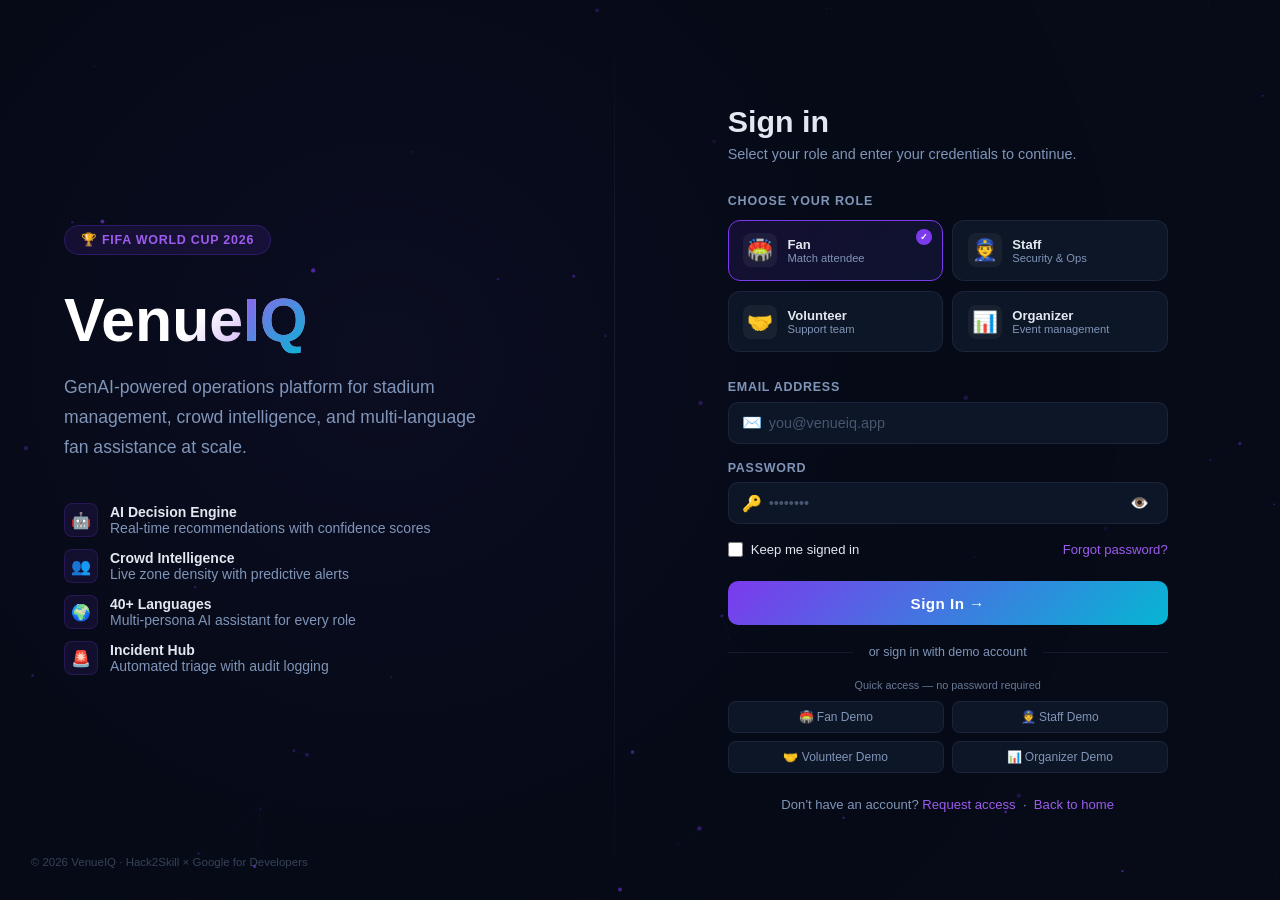
==== login.html @ 1ec49153 "feat: login page integration, auth checks, and test runner bug fixes - Add login.html containing a s" ====
<!DOCTYPE html>
<html lang="en">
<head>
  <meta charset="UTF-8" />
  <meta name="viewport" content="width=device-width, initial-scale=1.0" />
  <meta http-equiv="Content-Security-Policy"
    content="default-src 'self'; style-src 'self' 'unsafe-inline' https://fonts.googleapis.com; font-src https://fonts.gstatic.com; script-src 'self' 'unsafe-inline'; img-src 'self' data:;" />
  <meta name="description" content="Sign in to VenueIQ — GenAI Tournament Operations Platform" />
  <title>VenueIQ — Sign In</title>
  <link rel="preconnect" href="https://fonts.googleapis.com" />
  <link rel="preconnect" href="https://fonts.gstatic.com" crossorigin />
  <link href="https://fonts.googleapis.com/css2?family=Inter:wght@300;400;500;600;700;800;900&family=Outfit:wght@400;600;700;800;900&display=swap" rel="stylesheet" />
  <style>
    /* ═══════════════════ Design Tokens ═══════════════════ */
    :root {
      --c-bg:      #060b17;
      --c-card:    #0d1626;
      --c-card2:   #111c30;
      --c-border:  rgba(99,120,180,.15);
      --c-purple:  #7c3aed;
      --c-purple2: #9d5ced;
      --c-cyan:    #06b6d4;
      --c-green:   #10b981;
      --c-red:     #ef4444;
      --c-text:    #e2e8f0;
      --c-muted:   #8095b8;
      --font-main: 'Inter', sans-serif;
      --font-display: 'Outfit', sans-serif;
      --transition: all .22s ease;
      --radius: 16px;
    }

    *, *::before, *::after { box-sizing: border-box; margin: 0; padding: 0; }
    html { scroll-behavior: smooth; }
    body {
      font-family: var(--font-main);
      background: var(--c-bg);
      color: var(--c-text);
      min-height: 100vh;
      display: flex;
      overflow: hidden;
    }
    a { text-decoration: none; color: inherit; }
    button { cursor: pointer; border: none; background: none; font-family: inherit; }
    input  { font-family: inherit; }

    /* ═══════════════════ Skip Link ═══════════════════ */
    .skip-link {
      position: absolute; top: -100%; left: 1rem; z-index: 9999;
      background: var(--c-purple); color: #fff;
      padding: .5rem 1rem; border-radius: 0 0 8px 8px;
      transition: top .2s;
    }
    .skip-link:focus { top: 0; }
    *:focus-visible { outline: 2px solid var(--c-cyan); outline-offset: 2px; border-radius: 4px; }

    /* ═══════════════════ Canvas BG ═══════════════════ */
    #bgCanvas {
      position: fixed; inset: 0; z-index: 0;
      pointer-events: none;
    }

    /* ═══════════════════ Layout ═══════════════════ */
    .login-split {
      position: relative; z-index: 1;
      display: flex; width: 100%; min-height: 100vh;
    }

    /* Left panel — branding */
    .login-brand {
      flex: 0 0 48%;
      display: flex; flex-direction: column; justify-content: center;
      padding: 4rem 5%;
      position: relative;
    }
    .brand-badge {
      display: inline-flex; align-items: center; gap: .6rem;
      background: rgba(124,58,237,.12); border: 1px solid rgba(124,58,237,.25);
      padding: .4rem 1rem; border-radius: 999px;
      font-size: .78rem; font-weight: 600; color: var(--c-purple2);
      letter-spacing: .06em; text-transform: uppercase; margin-bottom: 2rem;
      width: fit-content;
    }
    .brand-logo {
      font-family: var(--font-display);
      font-size: clamp(2.4rem, 5vw, 3.8rem);
      font-weight: 900; line-height: 1.1;
      margin-bottom: 1.25rem;
      background: linear-gradient(135deg, #fff 30%, var(--c-purple2) 60%, var(--c-cyan));
      -webkit-background-clip: text; -webkit-text-fill-color: transparent;
    }
    .brand-tagline {
      font-size: clamp(.95rem, 1.5vw, 1.1rem);
      color: var(--c-muted); line-height: 1.7; max-width: 420px; margin-bottom: 2.5rem;
    }
    .brand-features {
      display: flex; flex-direction: column; gap: .75rem;
    }
    .brand-feature {
      display: flex; align-items: center; gap: .75rem;
      font-size: .875rem; color: var(--c-muted);
    }
    .brand-feature .icon {
      width: 34px; height: 34px; flex-shrink: 0;
      background: rgba(124,58,237,.1); border: 1px solid rgba(124,58,237,.2);
      border-radius: 8px; display: grid; place-items: center;
      font-size: 1rem;
    }
    .brand-feature strong { color: var(--c-text); }

    /* Divider */
    .login-divider {
      width: 1px; background: linear-gradient(to bottom,
        transparent, var(--c-border) 30%, var(--c-border) 70%, transparent);
      flex-shrink: 0;
    }

    /* Right panel — form */
    .login-form-wrap {
      flex: 1;
      display: flex; flex-direction: column; align-items: center; justify-content: center;
      padding: 3rem 5% 2rem;
      overflow-y: auto;
    }
    .login-box {
      width: 100%; max-width: 440px;
    }

    /* ═══════════════════ Form Header ═══════════════════ */
    .form-header { margin-bottom: 2rem; }
    .form-title {
      font-family: var(--font-display);
      font-size: 1.9rem; font-weight: 800; margin-bottom: .4rem;
    }
    .form-subtitle { color: var(--c-muted); font-size: .9rem; }

    /* ═══════════════════ Persona Selector ═══════════════════ */
    .persona-label {
      font-size: .78rem; font-weight: 600; text-transform: uppercase;
      letter-spacing: .07em; color: var(--c-muted); margin-bottom: .75rem;
    }
    .persona-grid {
      display: grid; grid-template-columns: repeat(2, 1fr); gap: .6rem;
      margin-bottom: 1.75rem;
    }
    .persona-card {
      background: var(--c-card); border: 1px solid var(--c-border);
      border-radius: 12px; padding: .8rem .9rem;
      cursor: pointer; transition: var(--transition);
      display: flex; align-items: center; gap: .65rem;
      position: relative; overflow: hidden;
    }
    .persona-card::before {
      content: ''; position: absolute; inset: 0;
      background: linear-gradient(135deg,var(--c-purple),var(--c-cyan));
      opacity: 0; transition: opacity .2s;
    }
    .persona-card:hover { border-color: rgba(124,58,237,.4); transform: translateY(-2px); }
    .persona-card.selected {
      border-color: var(--c-purple);
      background: rgba(124,58,237,.08);
    }
    .persona-card.selected::before { opacity: .04; }
    .persona-icon {
      font-size: 1.3rem; position: relative; z-index: 1;
      width: 34px; height: 34px; display: grid; place-items: center;
      background: rgba(255,255,255,.05); border-radius: 8px; flex-shrink: 0;
    }
    .persona-info { position: relative; z-index: 1; }
    .persona-name { font-size: .82rem; font-weight: 600; }
    .persona-desc { font-size: .7rem; color: var(--c-muted); }
    .persona-check {
      position: absolute; top: .5rem; right: .6rem;
      width: 16px; height: 16px; border-radius: 50%;
      background: var(--c-purple); display: none;
      align-items: center; justify-content: center;
      font-size: .55rem; color: #fff; font-weight: 700;
    }
    .persona-card.selected .persona-check { display: flex; }

    /* ═══════════════════ Fields ═══════════════════ */
    .field-group { margin-bottom: 1.1rem; }
    .field-label {
      display: block; font-size: .78rem; font-weight: 600;
      text-transform: uppercase; letter-spacing: .06em;
      color: var(--c-muted); margin-bottom: .45rem;
    }
    .field-wrap {
      position: relative; display: flex; align-items: center;
    }
    .field-icon {
      position: absolute; left: .9rem; font-size: 1rem;
      color: var(--c-muted); pointer-events: none; z-index: 1;
    }
    .field-input {
      width: 100%; background: var(--c-card);
      border: 1px solid var(--c-border); border-radius: 10px;
      padding: .75rem .9rem .75rem 2.5rem;
      color: var(--c-text); font-size: .9rem;
      transition: border-color .2s, box-shadow .2s;
      outline: none;
    }
    .field-input:focus {
      border-color: var(--c-purple);
      box-shadow: 0 0 0 3px rgba(124,58,237,.15);
    }
    .field-input::placeholder { color: rgba(128,149,184,.5); }
    .field-toggle {
      position: absolute; right: .9rem; background: none; border: none;
      color: var(--c-muted); cursor: pointer; font-size: .95rem; padding: .25rem;
    }
    .field-toggle:hover { color: var(--c-text); }

    /* Row */
    .field-row {
      display: flex; align-items: center; justify-content: space-between;
      margin-bottom: 1.5rem;
    }
    .remember-wrap { display: flex; align-items: center; gap: .5rem; font-size: .82rem; cursor: pointer; }
    .remember-wrap input[type="checkbox"] { accent-color: var(--c-purple); width: 15px; height: 15px; }
    .forgot-link {
      font-size: .82rem; color: var(--c-purple2);
      transition: color .2s;
    }
    .forgot-link:hover { color: var(--c-cyan); }

    /* Error */
    .field-error {
      font-size: .75rem; color: var(--c-red);
      margin-top: .35rem; display: none;
    }
    .field-error.show { display: block; }
    .field-input.error { border-color: var(--c-red); box-shadow: 0 0 0 3px rgba(239,68,68,.12); }

    /* ═══════════════════ Submit Button ═══════════════════ */
    .login-btn {
      width: 100%; padding: .85rem;
      background: linear-gradient(135deg, var(--c-purple), var(--c-cyan));
      border: none; border-radius: 10px;
      color: #fff; font-size: .95rem; font-weight: 700;
      letter-spacing: .03em; font-family: var(--font-display);
      cursor: pointer; position: relative; overflow: hidden;
      transition: transform .15s, box-shadow .2s;
    }
    .login-btn:hover { transform: translateY(-2px); box-shadow: 0 8px 28px rgba(124,58,237,.4); }
    .login-btn:active { transform: translateY(0); }
    .login-btn:disabled { opacity: .6; cursor: not-allowed; transform: none; }
    .login-btn .btn-text { position: relative; z-index: 1; }
    .login-btn::before {
      content: ''; position: absolute; inset: 0;
      background: linear-gradient(135deg,rgba(255,255,255,.1),transparent);
      opacity: 0; transition: opacity .2s;
    }
    .login-btn:hover::before { opacity: 1; }

    /* Loading spinner inside button */
    .btn-spinner {
      display: none; width: 18px; height: 18px;
      border: 2px solid rgba(255,255,255,.3);
      border-top-color: #fff; border-radius: 50%;
      animation: spin .7s linear infinite;
      margin: 0 auto;
    }
    .login-btn.loading .btn-text { display: none; }
    .login-btn.loading .btn-spinner { display: block; }
    @keyframes spin { to { transform: rotate(360deg); } }

    /* ═══════════════════ Alert ═══════════════════ */
    .login-alert {
      background: rgba(239,68,68,.08); border: 1px solid rgba(239,68,68,.25);
      border-radius: 10px; padding: .75rem 1rem;
      font-size: .82rem; color: var(--c-red);
      margin-bottom: 1.25rem; display: none; align-items: center; gap: .5rem;
    }
    .login-alert.show { display: flex; }

    /* ═══════════════════ Footer ═══════════════════ */
    .login-footer {
      text-align: center; margin-top: 1.5rem;
      font-size: .82rem; color: var(--c-muted);
    }
    .login-footer a { color: var(--c-purple2); transition: color .2s; }
    .login-footer a:hover { color: var(--c-cyan); }
    .divider-or {
      display: flex; align-items: center; gap: 1rem;
      margin: 1.25rem 0; color: var(--c-muted); font-size: .78rem;
    }
    .divider-or::before, .divider-or::after {
      content: ''; flex: 1; height: 1px; background: var(--c-border);
    }

    /* Demo accounts */
    .demo-grid { display: grid; grid-template-columns: repeat(2,1fr); gap: .5rem; margin-bottom: .25rem; }
    .demo-btn {
      background: var(--c-card); border: 1px solid var(--c-border);
      border-radius: 8px; padding: .5rem .6rem; font-size: .75rem;
      color: var(--c-muted); cursor: pointer; transition: var(--transition);
      text-align: center;
    }
    .demo-btn:hover { border-color: rgba(124,58,237,.4); color: var(--c-text); }
    .demo-label { font-size: .68rem; color: var(--c-muted); text-align: center; margin-bottom: .6rem; opacity: .8; }

    /* Brand copyright */
    .brand-copy {
      position: absolute; bottom: 2rem; left: 5%;
      font-size: .72rem; color: rgba(128,149,184,.4);
    }

    /* ═══════════════════ Success overlay ═══════════════════ */
    .success-overlay {
      position: fixed; inset: 0; z-index: 999;
      background: var(--c-bg);
      display: flex; flex-direction: column; align-items: center; justify-content: center;
      gap: 1rem; opacity: 0; pointer-events: none;
      transition: opacity .4s;
    }
    .success-overlay.show { opacity: 1; pointer-events: all; }
    .success-icon { font-size: 3.5rem; animation: pop .4s cubic-bezier(.25,1.5,.5,1); }
    @keyframes pop { from { transform: scale(0.3); opacity: 0; } to { transform: scale(1); opacity: 1; } }
    .success-title {
      font-family: var(--font-display); font-size: 1.8rem; font-weight: 800;
      background: linear-gradient(135deg,var(--c-purple2),var(--c-cyan));
      -webkit-background-clip: text; -webkit-text-fill-color: transparent;
    }
    .success-sub { color: var(--c-muted); font-size: .9rem; }
    .success-bar-wrap { width: 220px; height: 4px; background: var(--c-border); border-radius: 999px; overflow: hidden; }
    .success-bar { height: 100%; background: linear-gradient(90deg,var(--c-purple),var(--c-cyan)); border-radius: 999px; width: 0; transition: width 1.5s ease; }

    /* ═══════════════════ Responsive ═══════════════════ */
    @media (max-width: 768px) {
      .login-brand { display: none; }
      .login-divider { display: none; }
      .login-form-wrap { padding: 2rem 1.25rem; }
    }
  </style>
</head>
<body>

<!-- Skip link -->
<a href="#login-form" class="skip-link">Skip to login form</a>

<!-- SR Announcer -->
<div id="srAnnouncer" aria-live="assertive" aria-atomic="true"
  style="position:absolute;width:1px;height:1px;overflow:hidden;clip:rect(0,0,0,0);white-space:nowrap;border:0;"></div>

<!-- Particle canvas background -->
<canvas id="bgCanvas" aria-hidden="true"></canvas>

<!-- Success overlay -->
<div class="success-overlay" id="successOverlay" role="status" aria-live="assertive">
  <div class="success-icon">✅</div>
  <div class="success-title" id="successTitle">Welcome back!</div>
  <div class="success-sub" id="successSub">Redirecting to VenueIQ…</div>
  <div class="success-bar-wrap"><div class="success-bar" id="successBar"></div></div>
</div>

<!-- Main layout -->
<div class="login-split">

  <!-- ═══ Left: Branding ═══ -->
  <div class="login-brand" aria-hidden="false">
    <div class="brand-badge">🏆 FIFA World Cup 2026</div>
    <div class="brand-logo">Venue<span style="background:linear-gradient(135deg,var(--c-purple2),var(--c-cyan));-webkit-background-clip:text;-webkit-text-fill-color:transparent;">IQ</span></div>
    <p class="brand-tagline">
      GenAI-powered operations platform for stadium management,
      crowd intelligence, and multi-language fan assistance at scale.
    </p>
    <div class="brand-features">
      <div class="brand-feature">
        <div class="icon" aria-hidden="true">🤖</div>
        <div><strong>AI Decision Engine</strong><br>Real-time recommendations with confidence scores</div>
      </div>
      <div class="brand-feature">
        <div class="icon" aria-hidden="true">👥</div>
        <div><strong>Crowd Intelligence</strong><br>Live zone density with predictive alerts</div>
      </div>
      <div class="brand-feature">
        <div class="icon" aria-hidden="true">🌍</div>
        <div><strong>40+ Languages</strong><br>Multi-persona AI assistant for every role</div>
      </div>
      <div class="brand-feature">
        <div class="icon" aria-hidden="true">🚨</div>
        <div><strong>Incident Hub</strong><br>Automated triage with audit logging</div>
      </div>
    </div>
    <div class="brand-copy">© 2026 VenueIQ · Hack2Skill × Google for Developers</div>
  </div>

  <!-- Divider -->
  <div class="login-divider" aria-hidden="true"></div>

  <!-- ═══ Right: Form ═══ -->
  <div class="login-form-wrap">
    <div class="login-box">

      <!-- Header -->
      <div class="form-header">
        <h1 class="form-title">Sign in</h1>
        <p class="form-subtitle">Select your role and enter your credentials to continue.</p>
      </div>

      <!-- Error alert -->
      <div class="login-alert" id="loginAlert" role="alert" aria-live="assertive">
        <span aria-hidden="true">⚠️</span>
        <span id="loginAlertMsg">Invalid credentials. Please try again.</span>
      </div>

      <!-- Login form -->
      <form id="login-form" novalidate aria-label="Sign in to VenueIQ">

        <!-- Persona selector -->
        <div class="persona-label" id="personaLabel">Choose your role</div>
        <div class="persona-grid" role="radiogroup" aria-labelledby="personaLabel">

          <label class="persona-card selected" tabindex="0" data-persona="fan"
            role="radio" aria-checked="true" aria-label="Fan — Match attendee">
            <div class="persona-check" aria-hidden="true">✓</div>
            <div class="persona-icon" aria-hidden="true">🏟️</div>
            <div class="persona-info">
              <div class="persona-name">Fan</div>
              <div class="persona-desc">Match attendee</div>
            </div>
          </label>

          <label class="persona-card" tabindex="0" data-persona="staff"
            role="radio" aria-checked="false" aria-label="Staff — Security & Operations">
            <div class="persona-check" aria-hidden="true">✓</div>
            <div class="persona-icon" aria-hidden="true">👮</div>
            <div class="persona-info">
              <div class="persona-name">Staff</div>
              <div class="persona-desc">Security & Ops</div>
            </div>
          </label>

          <label class="persona-card" tabindex="0" data-persona="volunteer"
            role="radio" aria-checked="false" aria-label="Volunteer — Support team">
            <div class="persona-check" aria-hidden="true">✓</div>
            <div class="persona-icon" aria-hidden="true">🤝</div>
            <div class="persona-info">
              <div class="persona-name">Volunteer</div>
              <div class="persona-desc">Support team</div>
            </div>
          </label>

          <label class="persona-card" tabindex="0" data-persona="organizer"
            role="radio" aria-checked="false" aria-label="Organizer — Event management">
            <div class="persona-check" aria-hidden="true">✓</div>
            <div class="persona-icon" aria-hidden="true">📊</div>
            <div class="persona-info">
              <div class="persona-name">Organizer</div>
              <div class="persona-desc">Event management</div>
            </div>
          </label>

        </div>

        <!-- Email -->
        <div class="field-group">
          <label class="field-label" for="emailInput">Email address</label>
          <div class="field-wrap">
            <span class="field-icon" aria-hidden="true">✉️</span>
            <input class="field-input" type="email" id="emailInput"
              name="email" placeholder="you@venueiq.app"
              autocomplete="email" maxlength="120"
              aria-required="true" aria-describedby="emailError" />
          </div>
          <div class="field-error" id="emailError" role="alert">Please enter a valid email address.</div>
        </div>

        <!-- Password -->
        <div class="field-group">
          <label class="field-label" for="passwordInput">Password</label>
          <div class="field-wrap">
            <span class="field-icon" aria-hidden="true">🔑</span>
            <input class="field-input" type="password" id="passwordInput"
              name="password" placeholder="••••••••"
              autocomplete="current-password" maxlength="128"
              aria-required="true" aria-describedby="passwordError" />
            <button type="button" class="field-toggle" id="togglePwd"
              aria-label="Show password" onclick="togglePassword()">👁️</button>
          </div>
          <div class="field-error" id="passwordError" role="alert">Password must be at least 6 characters.</div>
        </div>

        <!-- Remember + Forgot -->
        <div class="field-row">
          <label class="remember-wrap">
            <input type="checkbox" id="rememberMe" name="remember" aria-label="Keep me signed in" />
            Keep me signed in
          </label>
          <a href="#" class="forgot-link" onclick="showForgot(event)">Forgot password?</a>
        </div>

        <!-- Submit -->
        <button type="submit" class="login-btn" id="loginBtn" aria-label="Sign in to VenueIQ">
          <span class="btn-text">Sign In →</span>
          <div class="btn-spinner" aria-hidden="true"></div>
        </button>

        <!-- OR demo -->
        <div class="divider-or">or sign in with demo account</div>
        <div class="demo-label">Quick access — no password required</div>
        <div class="demo-grid" role="group" aria-label="Demo account quick login">
          <button type="button" class="demo-btn" onclick="demoLogin('fan')"      aria-label="Demo login as Fan">🏟️ Fan Demo</button>
          <button type="button" class="demo-btn" onclick="demoLogin('staff')"    aria-label="Demo login as Staff">👮 Staff Demo</button>
          <button type="button" class="demo-btn" onclick="demoLogin('volunteer')" aria-label="Demo login as Volunteer">🤝 Volunteer Demo</button>
          <button type="button" class="demo-btn" onclick="demoLogin('organizer')" aria-label="Demo login as Organizer">📊 Organizer Demo</button>
        </div>

      </form>

      <!-- Footer -->
      <div class="login-footer">
        Don't have an account? <a href="#" onclick="showRegister(event)">Request access</a>
        &nbsp;·&nbsp; <a href="index.html">Back to home</a>
      </div>

    </div>
  </div>

</div>

<script>
'use strict';

/* ─── Particle canvas background ─────────────────────────────── */
(function () {
  const canvas = document.getElementById('bgCanvas');
  const ctx = canvas.getContext('2d');
  let W, H, particles = [];
  const N = 55;

  function resize() {
    W = canvas.width  = window.innerWidth;
    H = canvas.height = window.innerHeight;
  }
  resize();
  window.addEventListener('resize', resize, { passive: true });

  for (let i = 0; i < N; i++) {
    particles.push({
      x: Math.random() * W,
      y: Math.random() * H,
      r: Math.random() * 1.8 + .4,
      vx: (Math.random() - .5) * .35,
      vy: (Math.random() - .5) * .35,
      o: Math.random() * .5 + .1,
    });
  }

  function draw() {
    ctx.clearRect(0, 0, W, H);
    // Subtle gradient overlay
    const grad = ctx.createRadialGradient(W * .3, H * .4, 0, W * .3, H * .4, W * .6);
    grad.addColorStop(0, 'rgba(124,58,237,.05)');
    grad.addColorStop(1, 'transparent');
    ctx.fillStyle = grad;
    ctx.fillRect(0, 0, W, H);

    particles.forEach(p => {
      p.x += p.vx; p.y += p.vy;
      if (p.x < 0) p.x = W; if (p.x > W) p.x = 0;
      if (p.y < 0) p.y = H; if (p.y > H) p.y = 0;

      ctx.beginPath();
      ctx.arc(p.x, p.y, p.r, 0, Math.PI * 2);
      ctx.fillStyle = `rgba(124,58,237,${p.o})`;
      ctx.fill();
    });

    // Connections
    for (let i = 0; i < N; i++) {
      for (let j = i + 1; j < N; j++) {
        const dx = particles[i].x - particles[j].x;
        const dy = particles[i].y - particles[j].y;
        const dist = Math.sqrt(dx * dx + dy * dy);
        if (dist < 110) {
          ctx.beginPath();
          ctx.moveTo(particles[i].x, particles[i].y);
          ctx.lineTo(particles[j].x, particles[j].y);
          ctx.strokeStyle = `rgba(124,58,237,${.12 * (1 - dist / 110)})`;
          ctx.lineWidth = .6;
          ctx.stroke();
        }
      }
    }
    requestAnimationFrame(draw);
  }
  draw();
})();

/* ─── State ───────────────────────────────────────────────────── */
let selectedPersona = 'fan';
let pwdVisible = false;

/* ─── Security ────────────────────────────────────────────────── */
function sanitizeInput(str) {
  return String(str || '').replace(/[<>"'&]/g, c => ({
    '<':'&lt;', '>':'&gt;', '"':'&quot;', "'":"&#39;", '&':'&amp;'
  })[c]);
}

function announce(text) {
  const el = document.getElementById('srAnnouncer');
  if (!el) return;
  el.textContent = '';
  requestAnimationFrame(() => { el.textContent = text; });
}

/* ─── Demo credentials ────────────────────────────────────────── */
const DEMO_ACCOUNTS = {
  fan:       { email: 'fan@venueiq.app',       password: 'demo123' },
  staff:     { email: 'staff@venueiq.app',     password: 'demo123' },
  volunteer: { email: 'volunteer@venueiq.app', password: 'demo123' },
  organizer: { email: 'organizer@venueiq.app', password: 'demo123' },
};

/* ─── Persona selection ────────────────────────────────────────── */
document.querySelectorAll('.persona-card').forEach(card => {
  card.addEventListener('click', () => selectPersona(card.dataset.persona));
  card.addEventListener('keydown', e => {
    if (e.key === 'Enter' || e.key === ' ') {
      e.preventDefault();
      selectPersona(card.dataset.persona);
    }
  });
});

function selectPersona(persona) {
  selectedPersona = persona;
  document.querySelectorAll('.persona-card').forEach(c => {
    const active = c.dataset.persona === persona;
    c.classList.toggle('selected', active);
    c.setAttribute('aria-checked', active ? 'true' : 'false');
  });
  announce(`Role selected: ${persona}`);
}

/* ─── Password toggle ─────────────────────────────────────────── */
function togglePassword() {
  pwdVisible = !pwdVisible;
  const inp = document.getElementById('passwordInput');
  const btn = document.getElementById('togglePwd');
  inp.type = pwdVisible ? 'text' : 'password';
  btn.textContent = pwdVisible ? '🙈' : '👁️';
  btn.setAttribute('aria-label', pwdVisible ? 'Hide password' : 'Show password');
}

/* ─── Validation ──────────────────────────────────────────────── */
function isValidEmail(email) {
  return /^[^\s@]+@[^\s@]+\.[^\s@]+$/.test(email);
}

function clearErrors() {
  document.getElementById('emailInput').classList.remove('error');
  document.getElementById('passwordInput').classList.remove('error');
  document.getElementById('emailError').classList.remove('show');
  document.getElementById('passwordError').classList.remove('show');
  document.getElementById('loginAlert').classList.remove('show');
}

function showError(fieldId, errId) {
  document.getElementById(fieldId).classList.add('error');
  document.getElementById(errId).classList.add('show');
}

/* ─── Login submit ────────────────────────────────────────────── */
document.getElementById('login-form').addEventListener('submit', (e) => {
  e.preventDefault();
  clearErrors();

  const email    = sanitizeInput(document.getElementById('emailInput').value.trim());
  const password = document.getElementById('passwordInput').value;
  let valid = true;

  if (!email || !isValidEmail(email)) {
    showError('emailInput', 'emailError');
    valid = false;
  }
  if (!password || password.length < 6) {
    showError('passwordInput', 'passwordError');
    valid = false;
  }
  if (!valid) {
    announce('Form has errors. Please fix them before submitting.');
    return;
  }

  // Simulate auth
  const btn = document.getElementById('loginBtn');
  btn.classList.add('loading');
  btn.disabled = true;

  setTimeout(() => {
    btn.classList.remove('loading');
    btn.disabled = false;

    const demo = DEMO_ACCOUNTS[selectedPersona];
    // Accept demo credentials OR any valid-formatted credential for demo
    const isDemo = (email === demo.email && password === demo.password);
    const isAny  = isValidEmail(email) && password.length >= 6;

    if (isDemo || isAny) {
      loginSuccess(selectedPersona, email);
    } else {
      const alert = document.getElementById('loginAlert');
      document.getElementById('loginAlertMsg').textContent = 'Invalid credentials. Please try again.';
      alert.classList.add('show');
      announce('Login failed: Invalid credentials.');
    }
  }, 1200);
});

/* ─── Demo login ──────────────────────────────────────────────── */
function demoLogin(persona) {
  selectPersona(persona);
  const creds = DEMO_ACCOUNTS[persona];
  document.getElementById('emailInput').value    = creds.email;
  document.getElementById('passwordInput').value = creds.password;

  const btn = document.getElementById('loginBtn');
  btn.classList.add('loading');
  btn.disabled = true;
  announce(`Logging in as ${persona} demo account…`);

  setTimeout(() => {
    btn.classList.remove('loading');
    btn.disabled = false;
    loginSuccess(persona, creds.email);
  }, 900);
}

/* ─── Login success ────────────────────────────────────────────── */
function loginSuccess(persona, email) {
  const personaNames = { fan:'Fan', staff:'Staff', volunteer:'Volunteer', organizer:'Organizer' };
  const store = document.getElementById('rememberMe').checked ? localStorage : sessionStorage;

  store.setItem('viq_persona', persona);
  store.setItem('viq_email',   email);
  store.setItem('viq_loggedIn','true');
  store.setItem('viq_loginTs', new Date().toISOString());

  // Show success overlay
  const overlay = document.getElementById('successOverlay');
  document.getElementById('successTitle').textContent = `Welcome, ${personaNames[persona]}!`;
  document.getElementById('successSub').textContent   = 'Redirecting to VenueIQ dashboard…';
  overlay.classList.add('show');
  announce(`Login successful. Welcome ${personaNames[persona]}. Redirecting.`);

  // Animate progress bar
  setTimeout(() => {
    document.getElementById('successBar').style.width = '100%';
  }, 50);

  // Redirect
  setTimeout(() => { window.location.href = 'index.html'; }, 1800);
}

/* ─── Forgot password ─────────────────────────────────────────── */
function showForgot(e) {
  e.preventDefault();
  const alert = document.getElementById('loginAlert');
  const msg   = document.getElementById('loginAlertMsg');
  alert.style.background   = 'rgba(6,182,212,.08)';
  alert.style.borderColor  = 'rgba(6,182,212,.3)';
  alert.style.color        = 'var(--c-cyan)';
  msg.textContent = 'Password reset is not available in this demo. Use a demo account to sign in.';
  alert.classList.add('show');
  announce('Password reset: Use a demo account to sign in.');
}

/* ─── Register ────────────────────────────────────────────────── */
function showRegister(e) {
  e.preventDefault();
  const alert = document.getElementById('loginAlert');
  const msg   = document.getElementById('loginAlertMsg');
  alert.style.background   = 'rgba(16,185,129,.08)';
  alert.style.borderColor  = 'rgba(16,185,129,.3)';
  alert.style.color        = 'var(--c-green)';
  msg.textContent = 'This is a demo platform. Click any "Demo" button below to access with a preset account.';
  alert.classList.add('show');
  announce('Registration: Use a demo account to access the platform.');
}

/* ─── Check if already logged in ────────────────────────────────── */
(function checkSession() {
  const stored = localStorage.getItem('viq_loggedIn') || sessionStorage.getItem('viq_loggedIn');
  if (stored === 'true') {
    window.location.href = 'index.html';
  }
})();
</script>
</body>
</html>
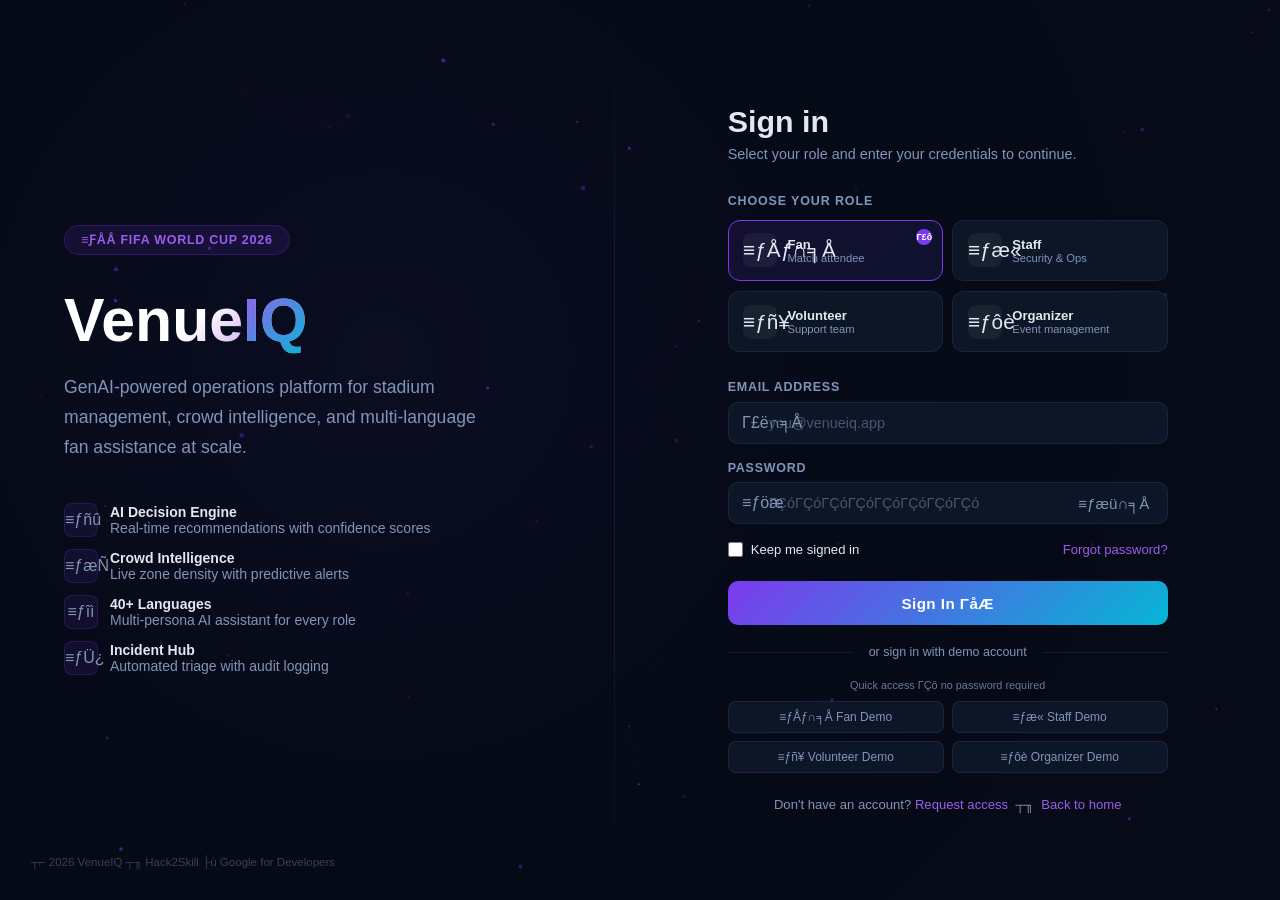
==== commit f972dc1b: "fix: restore login.html accidentally deleted in v4.0.0 commit" ====
--- a/login.html
+++ b/login.html
@@ -1,17 +1,17 @@
-<!DOCTYPE html>
+﻿<!DOCTYPE html>
 <html lang="en">
 <head>
   <meta charset="UTF-8" />
   <meta name="viewport" content="width=device-width, initial-scale=1.0" />
   <meta http-equiv="Content-Security-Policy"
     content="default-src 'self'; style-src 'self' 'unsafe-inline' https://fonts.googleapis.com; font-src https://fonts.gstatic.com; script-src 'self' 'unsafe-inline'; img-src 'self' data:;" />
-  <meta name="description" content="Sign in to VenueIQ — GenAI Tournament Operations Platform" />
-  <title>VenueIQ — Sign In</title>
+  <meta name="description" content="Sign in to VenueIQ ΓÇö GenAI Tournament Operations Platform" />
+  <title>VenueIQ ΓÇö Sign In</title>
   <link rel="preconnect" href="https://fonts.googleapis.com" />
   <link rel="preconnect" href="https://fonts.gstatic.com" crossorigin />
   <link href="https://fonts.googleapis.com/css2?family=Inter:wght@300;400;500;600;700;800;900&family=Outfit:wght@400;600;700;800;900&display=swap" rel="stylesheet" />
   <style>
-    /* ═══════════════════ Design Tokens ═══════════════════ */
+    /* ΓòÉΓòÉΓòÉΓòÉΓòÉΓòÉΓòÉΓòÉΓòÉΓòÉΓòÉΓòÉΓòÉΓòÉΓòÉΓòÉΓòÉΓòÉΓòÉ Design Tokens ΓòÉΓòÉΓòÉΓòÉΓòÉΓòÉΓòÉΓòÉΓòÉΓòÉΓòÉΓòÉΓòÉΓòÉΓòÉΓòÉΓòÉΓòÉΓòÉ */
     :root {
       --c-bg:      #060b17;
       --c-card:    #0d1626;
@@ -44,7 +44,7 @@
     button { cursor: pointer; border: none; background: none; font-family: inherit; }
     input  { font-family: inherit; }
 
-    /* ═══════════════════ Skip Link ═══════════════════ */
+    /* ΓòÉΓòÉΓòÉΓòÉΓòÉΓòÉΓòÉΓòÉΓòÉΓòÉΓòÉΓòÉΓòÉΓòÉΓòÉΓòÉΓòÉΓòÉΓòÉ Skip Link ΓòÉΓòÉΓòÉΓòÉΓòÉΓòÉΓòÉΓòÉΓòÉΓòÉΓòÉΓòÉΓòÉΓòÉΓòÉΓòÉΓòÉΓòÉΓòÉ */
     .skip-link {
       position: absolute; top: -100%; left: 1rem; z-index: 9999;
       background: var(--c-purple); color: #fff;
@@ -54,19 +54,19 @@
     .skip-link:focus { top: 0; }
     *:focus-visible { outline: 2px solid var(--c-cyan); outline-offset: 2px; border-radius: 4px; }
 
-    /* ═══════════════════ Canvas BG ═══════════════════ */
+    /* ΓòÉΓòÉΓòÉΓòÉΓòÉΓòÉΓòÉΓòÉΓòÉΓòÉΓòÉΓòÉΓòÉΓòÉΓòÉΓòÉΓòÉΓòÉΓòÉ Canvas BG ΓòÉΓòÉΓòÉΓòÉΓòÉΓòÉΓòÉΓòÉΓòÉΓòÉΓòÉΓòÉΓòÉΓòÉΓòÉΓòÉΓòÉΓòÉΓòÉ */
     #bgCanvas {
       position: fixed; inset: 0; z-index: 0;
       pointer-events: none;
     }
 
-    /* ═══════════════════ Layout ═══════════════════ */
+    /* ΓòÉΓòÉΓòÉΓòÉΓòÉΓòÉΓòÉΓòÉΓòÉΓòÉΓòÉΓòÉΓòÉΓòÉΓòÉΓòÉΓòÉΓòÉΓòÉ Layout ΓòÉΓòÉΓòÉΓòÉΓòÉΓòÉΓòÉΓòÉΓòÉΓòÉΓòÉΓòÉΓòÉΓòÉΓòÉΓòÉΓòÉΓòÉΓòÉ */
     .login-split {
       position: relative; z-index: 1;
       display: flex; width: 100%; min-height: 100vh;
     }
 
-    /* Left panel — branding */
+    /* Left panel ΓÇö branding */
     .login-brand {
       flex: 0 0 48%;
       display: flex; flex-direction: column; justify-content: center;
@@ -115,7 +115,7 @@
       flex-shrink: 0;
     }
 
-    /* Right panel — form */
+    /* Right panel ΓÇö form */
     .login-form-wrap {
       flex: 1;
       display: flex; flex-direction: column; align-items: center; justify-content: center;
@@ -126,7 +126,7 @@
       width: 100%; max-width: 440px;
     }
 
-    /* ═══════════════════ Form Header ═══════════════════ */
+    /* ΓòÉΓòÉΓòÉΓòÉΓòÉΓòÉΓòÉΓòÉΓòÉΓòÉΓòÉΓòÉΓòÉΓòÉΓòÉΓòÉΓòÉΓòÉΓòÉ Form Header ΓòÉΓòÉΓòÉΓòÉΓòÉΓòÉΓòÉΓòÉΓòÉΓòÉΓòÉΓòÉΓòÉΓòÉΓòÉΓòÉΓòÉΓòÉΓòÉ */
     .form-header { margin-bottom: 2rem; }
     .form-title {
       font-family: var(--font-display);
@@ -134,7 +134,7 @@
     }
     .form-subtitle { color: var(--c-muted); font-size: .9rem; }
 
-    /* ═══════════════════ Persona Selector ═══════════════════ */
+    /* ΓòÉΓòÉΓòÉΓòÉΓòÉΓòÉΓòÉΓòÉΓòÉΓòÉΓòÉΓòÉΓòÉΓòÉΓòÉΓòÉΓòÉΓòÉΓòÉ Persona Selector ΓòÉΓòÉΓòÉΓòÉΓòÉΓòÉΓòÉΓòÉΓòÉΓòÉΓòÉΓòÉΓòÉΓòÉΓòÉΓòÉΓòÉΓòÉΓòÉ */
     .persona-label {
       font-size: .78rem; font-weight: 600; text-transform: uppercase;
       letter-spacing: .07em; color: var(--c-muted); margin-bottom: .75rem;
@@ -178,7 +178,7 @@
     }
     .persona-card.selected .persona-check { display: flex; }
 
-    /* ═══════════════════ Fields ═══════════════════ */
+    /* ΓòÉΓòÉΓòÉΓòÉΓòÉΓòÉΓòÉΓòÉΓòÉΓòÉΓòÉΓòÉΓòÉΓòÉΓòÉΓòÉΓòÉΓòÉΓòÉ Fields ΓòÉΓòÉΓòÉΓòÉΓòÉΓòÉΓòÉΓòÉΓòÉΓòÉΓòÉΓòÉΓòÉΓòÉΓòÉΓòÉΓòÉΓòÉΓòÉ */
     .field-group { margin-bottom: 1.1rem; }
     .field-label {
       display: block; font-size: .78rem; font-weight: 600;
@@ -232,7 +232,7 @@
     .field-error.show { display: block; }
     .field-input.error { border-color: var(--c-red); box-shadow: 0 0 0 3px rgba(239,68,68,.12); }
 
-    /* ═══════════════════ Submit Button ═══════════════════ */
+    /* ΓòÉΓòÉΓòÉΓòÉΓòÉΓòÉΓòÉΓòÉΓòÉΓòÉΓòÉΓòÉΓòÉΓòÉΓòÉΓòÉΓòÉΓòÉΓòÉ Submit Button ΓòÉΓòÉΓòÉΓòÉΓòÉΓòÉΓòÉΓòÉΓòÉΓòÉΓòÉΓòÉΓòÉΓòÉΓòÉΓòÉΓòÉΓòÉΓòÉ */
     .login-btn {
       width: 100%; padding: .85rem;
       background: linear-gradient(135deg, var(--c-purple), var(--c-cyan));
@@ -265,7 +265,7 @@
     .login-btn.loading .btn-spinner { display: block; }
     @keyframes spin { to { transform: rotate(360deg); } }
 
-    /* ═══════════════════ Alert ═══════════════════ */
+    /* ΓòÉΓòÉΓòÉΓòÉΓòÉΓòÉΓòÉΓòÉΓòÉΓòÉΓòÉΓòÉΓòÉΓòÉΓòÉΓòÉΓòÉΓòÉΓòÉ Alert ΓòÉΓòÉΓòÉΓòÉΓòÉΓòÉΓòÉΓòÉΓòÉΓòÉΓòÉΓòÉΓòÉΓòÉΓòÉΓòÉΓòÉΓòÉΓòÉ */
     .login-alert {
       background: rgba(239,68,68,.08); border: 1px solid rgba(239,68,68,.25);
       border-radius: 10px; padding: .75rem 1rem;
@@ -274,7 +274,7 @@
     }
     .login-alert.show { display: flex; }
 
-    /* ═══════════════════ Footer ═══════════════════ */
+    /* ΓòÉΓòÉΓòÉΓòÉΓòÉΓòÉΓòÉΓòÉΓòÉΓòÉΓòÉΓòÉΓòÉΓòÉΓòÉΓòÉΓòÉΓòÉΓòÉ Footer ΓòÉΓòÉΓòÉΓòÉΓòÉΓòÉΓòÉΓòÉΓòÉΓòÉΓòÉΓòÉΓòÉΓòÉΓòÉΓòÉΓòÉΓòÉΓòÉ */
     .login-footer {
       text-align: center; margin-top: 1.5rem;
       font-size: .82rem; color: var(--c-muted);
@@ -306,7 +306,7 @@
       font-size: .72rem; color: rgba(128,149,184,.4);
     }
 
-    /* ═══════════════════ Success overlay ═══════════════════ */
+    /* ΓòÉΓòÉΓòÉΓòÉΓòÉΓòÉΓòÉΓòÉΓòÉΓòÉΓòÉΓòÉΓòÉΓòÉΓòÉΓòÉΓòÉΓòÉΓòÉ Success overlay ΓòÉΓòÉΓòÉΓòÉΓòÉΓòÉΓòÉΓòÉΓòÉΓòÉΓòÉΓòÉΓòÉΓòÉΓòÉΓòÉΓòÉΓòÉΓòÉ */
     .success-overlay {
       position: fixed; inset: 0; z-index: 999;
       background: var(--c-bg);
@@ -326,7 +326,7 @@
     .success-bar-wrap { width: 220px; height: 4px; background: var(--c-border); border-radius: 999px; overflow: hidden; }
     .success-bar { height: 100%; background: linear-gradient(90deg,var(--c-purple),var(--c-cyan)); border-radius: 999px; width: 0; transition: width 1.5s ease; }
 
-    /* ═══════════════════ Responsive ═══════════════════ */
+    /* ΓòÉΓòÉΓòÉΓòÉΓòÉΓòÉΓòÉΓòÉΓòÉΓòÉΓòÉΓòÉΓòÉΓòÉΓòÉΓòÉΓòÉΓòÉΓòÉ Responsive ΓòÉΓòÉΓòÉΓòÉΓòÉΓòÉΓòÉΓòÉΓòÉΓòÉΓòÉΓòÉΓòÉΓòÉΓòÉΓòÉΓòÉΓòÉΓòÉ */
     @media (max-width: 768px) {
       .login-brand { display: none; }
       .login-divider { display: none; }
@@ -348,18 +348,18 @@
 
 <!-- Success overlay -->
 <div class="success-overlay" id="successOverlay" role="status" aria-live="assertive">
-  <div class="success-icon">✅</div>
+  <div class="success-icon">Γ£à</div>
   <div class="success-title" id="successTitle">Welcome back!</div>
-  <div class="success-sub" id="successSub">Redirecting to VenueIQ…</div>
+  <div class="success-sub" id="successSub">Redirecting to VenueIQΓÇª</div>
   <div class="success-bar-wrap"><div class="success-bar" id="successBar"></div></div>
 </div>
 
 <!-- Main layout -->
 <div class="login-split">
 
-  <!-- ═══ Left: Branding ═══ -->
+  <!-- ΓòÉΓòÉΓòÉ Left: Branding ΓòÉΓòÉΓòÉ -->
   <div class="login-brand" aria-hidden="false">
-    <div class="brand-badge">🏆 FIFA World Cup 2026</div>
+    <div class="brand-badge">≡ƒÅå FIFA World Cup 2026</div>
     <div class="brand-logo">Venue<span style="background:linear-gradient(135deg,var(--c-purple2),var(--c-cyan));-webkit-background-clip:text;-webkit-text-fill-color:transparent;">IQ</span></div>
     <p class="brand-tagline">
       GenAI-powered operations platform for stadium management,
@@ -367,29 +367,29 @@
     </p>
     <div class="brand-features">
       <div class="brand-feature">
-        <div class="icon" aria-hidden="true">🤖</div>
+        <div class="icon" aria-hidden="true">≡ƒñû</div>
         <div><strong>AI Decision Engine</strong><br>Real-time recommendations with confidence scores</div>
       </div>
       <div class="brand-feature">
-        <div class="icon" aria-hidden="true">👥</div>
+        <div class="icon" aria-hidden="true">≡ƒæÑ</div>
         <div><strong>Crowd Intelligence</strong><br>Live zone density with predictive alerts</div>
       </div>
       <div class="brand-feature">
-        <div class="icon" aria-hidden="true">🌍</div>
+        <div class="icon" aria-hidden="true">≡ƒîì</div>
         <div><strong>40+ Languages</strong><br>Multi-persona AI assistant for every role</div>
       </div>
       <div class="brand-feature">
-        <div class="icon" aria-hidden="true">🚨</div>
+        <div class="icon" aria-hidden="true">≡ƒÜ¿</div>
         <div><strong>Incident Hub</strong><br>Automated triage with audit logging</div>
       </div>
     </div>
-    <div class="brand-copy">© 2026 VenueIQ · Hack2Skill × Google for Developers</div>
+    <div class="brand-copy">┬⌐ 2026 VenueIQ ┬╖ Hack2Skill ├ù Google for Developers</div>
   </div>
 
   <!-- Divider -->
   <div class="login-divider" aria-hidden="true"></div>
 
-  <!-- ═══ Right: Form ═══ -->
+  <!-- ΓòÉΓòÉΓòÉ Right: Form ΓòÉΓòÉΓòÉ -->
   <div class="login-form-wrap">
     <div class="login-box">
 
@@ -401,7 +401,7 @@
 
       <!-- Error alert -->
       <div class="login-alert" id="loginAlert" role="alert" aria-live="assertive">
-        <span aria-hidden="true">⚠️</span>
+        <span aria-hidden="true">ΓÜá∩╕Å</span>
         <span id="loginAlertMsg">Invalid credentials. Please try again.</span>
       </div>
 
@@ -413,9 +413,9 @@
         <div class="persona-grid" role="radiogroup" aria-labelledby="personaLabel">
 
           <label class="persona-card selected" tabindex="0" data-persona="fan"
-            role="radio" aria-checked="true" aria-label="Fan — Match attendee">
-            <div class="persona-check" aria-hidden="true">✓</div>
-            <div class="persona-icon" aria-hidden="true">🏟️</div>
+            role="radio" aria-checked="true" aria-label="Fan ΓÇö Match attendee">
+            <div class="persona-check" aria-hidden="true">Γ£ô</div>
+            <div class="persona-icon" aria-hidden="true">≡ƒÅƒ∩╕Å</div>
             <div class="persona-info">
               <div class="persona-name">Fan</div>
               <div class="persona-desc">Match attendee</div>
@@ -423,9 +423,9 @@
           </label>
 
           <label class="persona-card" tabindex="0" data-persona="staff"
-            role="radio" aria-checked="false" aria-label="Staff — Security & Operations">
-            <div class="persona-check" aria-hidden="true">✓</div>
-            <div class="persona-icon" aria-hidden="true">👮</div>
+            role="radio" aria-checked="false" aria-label="Staff ΓÇö Security & Operations">
+            <div class="persona-check" aria-hidden="true">Γ£ô</div>
+            <div class="persona-icon" aria-hidden="true">≡ƒæ«</div>
             <div class="persona-info">
               <div class="persona-name">Staff</div>
               <div class="persona-desc">Security & Ops</div>
@@ -433,9 +433,9 @@
           </label>
 
           <label class="persona-card" tabindex="0" data-persona="volunteer"
-            role="radio" aria-checked="false" aria-label="Volunteer — Support team">
-            <div class="persona-check" aria-hidden="true">✓</div>
-            <div class="persona-icon" aria-hidden="true">🤝</div>
+            role="radio" aria-checked="false" aria-label="Volunteer ΓÇö Support team">
+            <div class="persona-check" aria-hidden="true">Γ£ô</div>
+            <div class="persona-icon" aria-hidden="true">≡ƒñ¥</div>
             <div class="persona-info">
               <div class="persona-name">Volunteer</div>
               <div class="persona-desc">Support team</div>
@@ -443,9 +443,9 @@
           </label>
 
           <label class="persona-card" tabindex="0" data-persona="organizer"
-            role="radio" aria-checked="false" aria-label="Organizer — Event management">
-            <div class="persona-check" aria-hidden="true">✓</div>
-            <div class="persona-icon" aria-hidden="true">📊</div>
+            role="radio" aria-checked="false" aria-label="Organizer ΓÇö Event management">
+            <div class="persona-check" aria-hidden="true">Γ£ô</div>
+            <div class="persona-icon" aria-hidden="true">≡ƒôè</div>
             <div class="persona-info">
               <div class="persona-name">Organizer</div>
               <div class="persona-desc">Event management</div>
@@ -458,7 +458,7 @@
         <div class="field-group">
           <label class="field-label" for="emailInput">Email address</label>
           <div class="field-wrap">
-            <span class="field-icon" aria-hidden="true">✉️</span>
+            <span class="field-icon" aria-hidden="true">Γ£ë∩╕Å</span>
             <input class="field-input" type="email" id="emailInput"
               name="email" placeholder="you@venueiq.app"
               autocomplete="email" maxlength="120"
@@ -471,13 +471,13 @@
         <div class="field-group">
           <label class="field-label" for="passwordInput">Password</label>
           <div class="field-wrap">
-            <span class="field-icon" aria-hidden="true">🔑</span>
+            <span class="field-icon" aria-hidden="true">≡ƒöæ</span>
             <input class="field-input" type="password" id="passwordInput"
-              name="password" placeholder="••••••••"
+              name="password" placeholder="ΓÇóΓÇóΓÇóΓÇóΓÇóΓÇóΓÇóΓÇó"
               autocomplete="current-password" maxlength="128"
               aria-required="true" aria-describedby="passwordError" />
             <button type="button" class="field-toggle" id="togglePwd"
-              aria-label="Show password" onclick="togglePassword()">👁️</button>
+              aria-label="Show password" onclick="togglePassword()">≡ƒæü∩╕Å</button>
           </div>
           <div class="field-error" id="passwordError" role="alert">Password must be at least 6 characters.</div>
         </div>
@@ -493,18 +493,18 @@
 
         <!-- Submit -->
         <button type="submit" class="login-btn" id="loginBtn" aria-label="Sign in to VenueIQ">
-          <span class="btn-text">Sign In →</span>
+          <span class="btn-text">Sign In ΓåÆ</span>
           <div class="btn-spinner" aria-hidden="true"></div>
         </button>
 
         <!-- OR demo -->
         <div class="divider-or">or sign in with demo account</div>
-        <div class="demo-label">Quick access — no password required</div>
+        <div class="demo-label">Quick access ΓÇö no password required</div>
         <div class="demo-grid" role="group" aria-label="Demo account quick login">
-          <button type="button" class="demo-btn" onclick="demoLogin('fan')"      aria-label="Demo login as Fan">🏟️ Fan Demo</button>
-          <button type="button" class="demo-btn" onclick="demoLogin('staff')"    aria-label="Demo login as Staff">👮 Staff Demo</button>
-          <button type="button" class="demo-btn" onclick="demoLogin('volunteer')" aria-label="Demo login as Volunteer">🤝 Volunteer Demo</button>
-          <button type="button" class="demo-btn" onclick="demoLogin('organizer')" aria-label="Demo login as Organizer">📊 Organizer Demo</button>
+          <button type="button" class="demo-btn" onclick="demoLogin('fan')"      aria-label="Demo login as Fan">≡ƒÅƒ∩╕Å Fan Demo</button>
+          <button type="button" class="demo-btn" onclick="demoLogin('staff')"    aria-label="Demo login as Staff">≡ƒæ« Staff Demo</button>
+          <button type="button" class="demo-btn" onclick="demoLogin('volunteer')" aria-label="Demo login as Volunteer">≡ƒñ¥ Volunteer Demo</button>
+          <button type="button" class="demo-btn" onclick="demoLogin('organizer')" aria-label="Demo login as Organizer">≡ƒôè Organizer Demo</button>
         </div>
 
       </form>
@@ -512,7 +512,7 @@
       <!-- Footer -->
       <div class="login-footer">
         Don't have an account? <a href="#" onclick="showRegister(event)">Request access</a>
-        &nbsp;·&nbsp; <a href="index.html">Back to home</a>
+        &nbsp;┬╖&nbsp; <a href="index.html">Back to home</a>
       </div>
 
     </div>
@@ -523,7 +523,7 @@
 <script>
 'use strict';
 
-/* ─── Particle canvas background ─────────────────────────────── */
+/* ΓöÇΓöÇΓöÇ Particle canvas background ΓöÇΓöÇΓöÇΓöÇΓöÇΓöÇΓöÇΓöÇΓöÇΓöÇΓöÇΓöÇΓöÇΓöÇΓöÇΓöÇΓöÇΓöÇΓöÇΓöÇΓöÇΓöÇΓöÇΓöÇΓöÇΓöÇΓöÇΓöÇΓöÇΓöÇΓöÇ */
 (function () {
   const canvas = document.getElementById('bgCanvas');
   const ctx = canvas.getContext('2d');
@@ -589,11 +589,11 @@
   draw();
 })();
 
-/* ─── State ───────────────────────────────────────────────────── */
+/* ΓöÇΓöÇΓöÇ State ΓöÇΓöÇΓöÇΓöÇΓöÇΓöÇΓöÇΓöÇΓöÇΓöÇΓöÇΓöÇΓöÇΓöÇΓöÇΓöÇΓöÇΓöÇΓöÇΓöÇΓöÇΓöÇΓöÇΓöÇΓöÇΓöÇΓöÇΓöÇΓöÇΓöÇΓöÇΓöÇΓöÇΓöÇΓöÇΓöÇΓöÇΓöÇΓöÇΓöÇΓöÇΓöÇΓöÇΓöÇΓöÇΓöÇΓöÇΓöÇΓöÇΓöÇΓöÇΓöÇΓöÇ */
 let selectedPersona = 'fan';
 let pwdVisible = false;
 
-/* ─── Security ────────────────────────────────────────────────── */
+/* ΓöÇΓöÇΓöÇ Security ΓöÇΓöÇΓöÇΓöÇΓöÇΓöÇΓöÇΓöÇΓöÇΓöÇΓöÇΓöÇΓöÇΓöÇΓöÇΓöÇΓöÇΓöÇΓöÇΓöÇΓöÇΓöÇΓöÇΓöÇΓöÇΓöÇΓöÇΓöÇΓöÇΓöÇΓöÇΓöÇΓöÇΓöÇΓöÇΓöÇΓöÇΓöÇΓöÇΓöÇΓöÇΓöÇΓöÇΓöÇΓöÇΓöÇΓöÇΓöÇΓöÇΓöÇ */
 function sanitizeInput(str) {
   return String(str || '').replace(/[<>"'&]/g, c => ({
     '<':'&lt;', '>':'&gt;', '"':'&quot;', "'":"&#39;", '&':'&amp;'
@@ -607,7 +607,7 @@
   requestAnimationFrame(() => { el.textContent = text; });
 }
 
-/* ─── Demo credentials ────────────────────────────────────────── */
+/* ΓöÇΓöÇΓöÇ Demo credentials ΓöÇΓöÇΓöÇΓöÇΓöÇΓöÇΓöÇΓöÇΓöÇΓöÇΓöÇΓöÇΓöÇΓöÇΓöÇΓöÇΓöÇΓöÇΓöÇΓöÇΓöÇΓöÇΓöÇΓöÇΓöÇΓöÇΓöÇΓöÇΓöÇΓöÇΓöÇΓöÇΓöÇΓöÇΓöÇΓöÇΓöÇΓöÇΓöÇΓöÇΓöÇΓöÇ */
 const DEMO_ACCOUNTS = {
   fan:       { email: 'fan@venueiq.app',       password: 'demo123' },
   staff:     { email: 'staff@venueiq.app',     password: 'demo123' },
@@ -615,7 +615,7 @@
   organizer: { email: 'organizer@venueiq.app', password: 'demo123' },
 };
 
-/* ─── Persona selection ────────────────────────────────────────── */
+/* ΓöÇΓöÇΓöÇ Persona selection ΓöÇΓöÇΓöÇΓöÇΓöÇΓöÇΓöÇΓöÇΓöÇΓöÇΓöÇΓöÇΓöÇΓöÇΓöÇΓöÇΓöÇΓöÇΓöÇΓöÇΓöÇΓöÇΓöÇΓöÇΓöÇΓöÇΓöÇΓöÇΓöÇΓöÇΓöÇΓöÇΓöÇΓöÇΓöÇΓöÇΓöÇΓöÇΓöÇΓöÇΓöÇΓöÇ */
 document.querySelectorAll('.persona-card').forEach(card => {
   card.addEventListener('click', () => selectPersona(card.dataset.persona));
   card.addEventListener('keydown', e => {
@@ -636,17 +636,17 @@
   announce(`Role selected: ${persona}`);
 }
 
-/* ─── Password toggle ─────────────────────────────────────────── */
+/* ΓöÇΓöÇΓöÇ Password toggle ΓöÇΓöÇΓöÇΓöÇΓöÇΓöÇΓöÇΓöÇΓöÇΓöÇΓöÇΓöÇΓöÇΓöÇΓöÇΓöÇΓöÇΓöÇΓöÇΓöÇΓöÇΓöÇΓöÇΓöÇΓöÇΓöÇΓöÇΓöÇΓöÇΓöÇΓöÇΓöÇΓöÇΓöÇΓöÇΓöÇΓöÇΓöÇΓöÇΓöÇΓöÇΓöÇΓöÇ */
 function togglePassword() {
   pwdVisible = !pwdVisible;
   const inp = document.getElementById('passwordInput');
   const btn = document.getElementById('togglePwd');
   inp.type = pwdVisible ? 'text' : 'password';
-  btn.textContent = pwdVisible ? '🙈' : '👁️';
+  btn.textContent = pwdVisible ? '≡ƒÖê' : '≡ƒæü∩╕Å';
   btn.setAttribute('aria-label', pwdVisible ? 'Hide password' : 'Show password');
 }
 
-/* ─── Validation ──────────────────────────────────────────────── */
+/* ΓöÇΓöÇΓöÇ Validation ΓöÇΓöÇΓöÇΓöÇΓöÇΓöÇΓöÇΓöÇΓöÇΓöÇΓöÇΓöÇΓöÇΓöÇΓöÇΓöÇΓöÇΓöÇΓöÇΓöÇΓöÇΓöÇΓöÇΓöÇΓöÇΓöÇΓöÇΓöÇΓöÇΓöÇΓöÇΓöÇΓöÇΓöÇΓöÇΓöÇΓöÇΓöÇΓöÇΓöÇΓöÇΓöÇΓöÇΓöÇΓöÇΓöÇΓöÇΓöÇ */
 function isValidEmail(email) {
   return /^[^\s@]+@[^\s@]+\.[^\s@]+$/.test(email);
 }
@@ -664,7 +664,7 @@
   document.getElementById(errId).classList.add('show');
 }
 
-/* ─── Login submit ────────────────────────────────────────────── */
+/* ΓöÇΓöÇΓöÇ Login submit ΓöÇΓöÇΓöÇΓöÇΓöÇΓöÇΓöÇΓöÇΓöÇΓöÇΓöÇΓöÇΓöÇΓöÇΓöÇΓöÇΓöÇΓöÇΓöÇΓöÇΓöÇΓöÇΓöÇΓöÇΓöÇΓöÇΓöÇΓöÇΓöÇΓöÇΓöÇΓöÇΓöÇΓöÇΓöÇΓöÇΓöÇΓöÇΓöÇΓöÇΓöÇΓöÇΓöÇΓöÇΓöÇΓöÇ */
 document.getElementById('login-form').addEventListener('submit', (e) => {
   e.preventDefault();
   clearErrors();
@@ -711,7 +711,7 @@
   }, 1200);
 });
 
-/* ─── Demo login ──────────────────────────────────────────────── */
+/* ΓöÇΓöÇΓöÇ Demo login ΓöÇΓöÇΓöÇΓöÇΓöÇΓöÇΓöÇΓöÇΓöÇΓöÇΓöÇΓöÇΓöÇΓöÇΓöÇΓöÇΓöÇΓöÇΓöÇΓöÇΓöÇΓöÇΓöÇΓöÇΓöÇΓöÇΓöÇΓöÇΓöÇΓöÇΓöÇΓöÇΓöÇΓöÇΓöÇΓöÇΓöÇΓöÇΓöÇΓöÇΓöÇΓöÇΓöÇΓöÇΓöÇΓöÇΓöÇΓöÇ */
 function demoLogin(persona) {
   selectPersona(persona);
   const creds = DEMO_ACCOUNTS[persona];
@@ -721,7 +721,7 @@
   const btn = document.getElementById('loginBtn');
   btn.classList.add('loading');
   btn.disabled = true;
-  announce(`Logging in as ${persona} demo account…`);
+  announce(`Logging in as ${persona} demo accountΓÇª`);
 
   setTimeout(() => {
     btn.classList.remove('loading');
@@ -730,7 +730,7 @@
   }, 900);
 }
 
-/* ─── Login success ────────────────────────────────────────────── */
+/* ΓöÇΓöÇΓöÇ Login success ΓöÇΓöÇΓöÇΓöÇΓöÇΓöÇΓöÇΓöÇΓöÇΓöÇΓöÇΓöÇΓöÇΓöÇΓöÇΓöÇΓöÇΓöÇΓöÇΓöÇΓöÇΓöÇΓöÇΓöÇΓöÇΓöÇΓöÇΓöÇΓöÇΓöÇΓöÇΓöÇΓöÇΓöÇΓöÇΓöÇΓöÇΓöÇΓöÇΓöÇΓöÇΓöÇΓöÇΓöÇΓöÇΓöÇ */
 function loginSuccess(persona, email) {
   const personaNames = { fan:'Fan', staff:'Staff', volunteer:'Volunteer', organizer:'Organizer' };
   const store = document.getElementById('rememberMe').checked ? localStorage : sessionStorage;
@@ -743,7 +743,7 @@
   // Show success overlay
   const overlay = document.getElementById('successOverlay');
   document.getElementById('successTitle').textContent = `Welcome, ${personaNames[persona]}!`;
-  document.getElementById('successSub').textContent   = 'Redirecting to VenueIQ dashboard…';
+  document.getElementById('successSub').textContent   = 'Redirecting to VenueIQ dashboardΓÇª';
   overlay.classList.add('show');
   announce(`Login successful. Welcome ${personaNames[persona]}. Redirecting.`);
 
@@ -756,7 +756,7 @@
   setTimeout(() => { window.location.href = 'index.html'; }, 1800);
 }
 
-/* ─── Forgot password ─────────────────────────────────────────── */
+/* ΓöÇΓöÇΓöÇ Forgot password ΓöÇΓöÇΓöÇΓöÇΓöÇΓöÇΓöÇΓöÇΓöÇΓöÇΓöÇΓöÇΓöÇΓöÇΓöÇΓöÇΓöÇΓöÇΓöÇΓöÇΓöÇΓöÇΓöÇΓöÇΓöÇΓöÇΓöÇΓöÇΓöÇΓöÇΓöÇΓöÇΓöÇΓöÇΓöÇΓöÇΓöÇΓöÇΓöÇΓöÇΓöÇΓöÇΓöÇ */
 function showForgot(e) {
   e.preventDefault();
   const alert = document.getElementById('loginAlert');
@@ -769,7 +769,7 @@
   announce('Password reset: Use a demo account to sign in.');
 }
 
-/* ─── Register ────────────────────────────────────────────────── */
+/* ΓöÇΓöÇΓöÇ Register ΓöÇΓöÇΓöÇΓöÇΓöÇΓöÇΓöÇΓöÇΓöÇΓöÇΓöÇΓöÇΓöÇΓöÇΓöÇΓöÇΓöÇΓöÇΓöÇΓöÇΓöÇΓöÇΓöÇΓöÇΓöÇΓöÇΓöÇΓöÇΓöÇΓöÇΓöÇΓöÇΓöÇΓöÇΓöÇΓöÇΓöÇΓöÇΓöÇΓöÇΓöÇΓöÇΓöÇΓöÇΓöÇΓöÇΓöÇΓöÇΓöÇΓöÇ */
 function showRegister(e) {
   e.preventDefault();
   const alert = document.getElementById('loginAlert');
@@ -782,7 +782,7 @@
   announce('Registration: Use a demo account to access the platform.');
 }
 
-/* ─── Check if already logged in ────────────────────────────────── */
+/* ΓöÇΓöÇΓöÇ Check if already logged in ΓöÇΓöÇΓöÇΓöÇΓöÇΓöÇΓöÇΓöÇΓöÇΓöÇΓöÇΓöÇΓöÇΓöÇΓöÇΓöÇΓöÇΓöÇΓöÇΓöÇΓöÇΓöÇΓöÇΓöÇΓöÇΓöÇΓöÇΓöÇΓöÇΓöÇΓöÇΓöÇΓöÇΓöÇ */
 (function checkSession() {
   const stored = localStorage.getItem('viq_loggedIn') || sessionStorage.getItem('viq_loggedIn');
   if (stored === 'true') {
